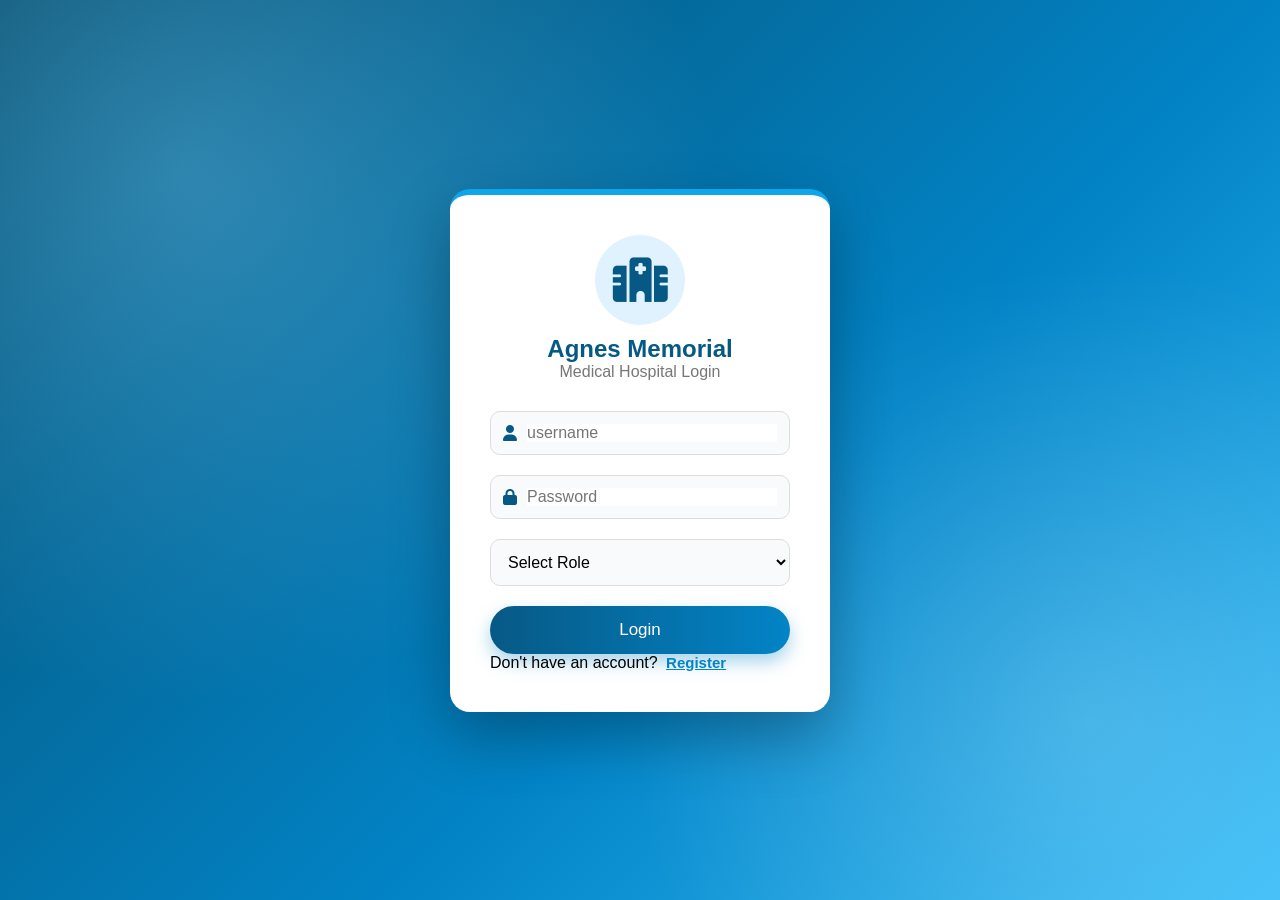
==== hosi/hospital-login.html @ 170b6b38 "Upload complete hospital portal project" ====
<!DOCTYPE html>
<html lang="en">

<head>

<meta charset="UTF-8">
<meta name="viewport" content="width=device-width, initial-scale=1.0">

<title>Agnes Memorial Medical Hospital</title>

<link rel="stylesheet" href="login.css">

<link rel="stylesheet"
href="https://cdnjs.cloudflare.com/ajax/libs/font-awesome/6.7.2/css/all.min.css">

</head>


<body>


<div class="login-container">


<div class="login-box">


<div class="hospital-logo">

<i class="fa-solid fa-hospital"></i>

<h2>Agnes Memorial</h2>

<p id="formTitle">Medical Hospital Login</p>

</div>





<!-- LOGIN FORM -->

<form id="loginForm">


<div class="input-box">

<i class="fa fa-user"></i>

<input type="username"
id="username"
placeholder="username"
required>

</div>




<div class="input-box">

<i class="fa fa-lock"></i>

<input type="password"
id="password"
placeholder="Password"
required>

</div>




<select id="role">


<option>Select Role</option>

<option>Admin</option>

<option>Doctor</option>

<option>Nurse</option>

<option>Receptionist</option>

<option>Pharmacist</option>

<option>Laboratory</option>


</select>




<button type="submit">

Login

</button>


<p id="loginMessage"></p>



<p>

Don't have an account?

<button type="button" id="showRegister">

Register

</button>


</p>



</form>








<!-- REGISTER FORM -->


<form id="registerForm" style="display:none;">



<div class="input-box">

<input type="text"
id="fullname"
placeholder="Full Name"
required>

</div>





<div class="input-box">

<input type="text"
id="registerUsername"
placeholder="Username"
required>

</div>





<div class="input-box">

<input type="email"
id="email"
placeholder="Email"
required>

</div>





<div class="input-box">

<input type="password"
id="registerPassword"
placeholder="Password"
required>

</div>




<select id="registerRole">


<option>Select Role</option>

<option>Admin</option>

<option>Doctor</option>

<option>Nurse</option>

<option>Receptionist</option>

<option>Pharmacist</option>

<option>Laboratory</option>


</select>




<button type="submit">

Create Account

</button>



<p id="registerMessage"></p>



<p>

Already have an account?

<button type="button" id="showLogin">

Login

</button>


</p>


</form>




</div>


</div>


<script src="config.js"></script>


<script src="login.js"></script>


</body>

</html>
---- hosi/login.css ----
/* =====================================
   AGNES MEMORIAL MEDICAL HOSPITAL
   LOGIN PAGE CSS
===================================== */


*{

margin:0;
padding:0;
box-sizing:border-box;
font-family:'Segoe UI',sans-serif;

}



body{

height:100vh;
display:flex;
justify-content:center;
align-items:center;
background:linear-gradient(
135deg,
#075985,
#0ea5e9
);

}



/* LOGIN CONTAINER */


.login-container{

width:100%;
display:flex;
justify-content:center;
align-items:center;

}




/* LOGIN BOX */


.login-box{

background:white;
width:380px;
padding:40px;
border-radius:20px;
box-shadow:0 15px 40px rgba(0,0,0,.2);
animation:slide .8s ease;

}





@keyframes slide{


from{

opacity:0;
transform:translateY(-50px);

}


to{

opacity:1;
transform:translateY(0);

}


}







/* LOGO */


.hospital-logo{

text-align:center;
margin-bottom:30px;

}



.hospital-logo i{

font-size:60px;
color:#075985;

}



.hospital-logo h2{

color:#075985;
margin-top:10px;

}



.hospital-logo p{

color:#777;

}







/* INPUTS */


.input-box{

display:flex;
align-items:center;
border:1px solid #ddd;
border-radius:10px;
padding:12px;
margin-bottom:20px;

}



.input-box i{

color:#075985;
margin-right:10px;

}



.input-box input{

border:none;
outline:none;
width:100%;
font-size:16px;

}






/* ROLE SELECT */


select{

width:100%;
padding:13px;
border-radius:10px;
border:1px solid #ddd;
margin-bottom:20px;
font-size:15px;
outline:none;

}







/* LOGIN BUTTON */


button{


width:100%;
padding:14px;
border:none;
border-radius:25px;
background:#075985;
color:white;
font-size:17px;
cursor:pointer;
transition:.3s;


}



button:hover{


background:#0ea5e9;
transform:translateY(-3px);


}






/* MESSAGE */


#message{

text-align:center;
margin-top:15px;
font-weight:bold;

}







/* MOBILE */


@media(max-width:450px){


.login-box{

width:90%;
padding:30px;

}


}

/* ===== MOBILE FIT ===== */
body{height:auto;min-height:100vh;padding:15px}
.login-box{width:100%;max-width:380px}
select,.input-box input{font-size:16px}
@media(max-width:450px){
.login-box{width:100%;padding:25px 20px}
.hospital-logo i{font-size:48px}
}


/* ===== DECORATION ===== */
body{background:radial-gradient(circle at 15% 20%,rgba(125,211,252,.35),transparent 40%),radial-gradient(circle at 85% 80%,rgba(255,255,255,.18),transparent 35%),linear-gradient(135deg,#064e6e,#0284c7 60%,#38bdf8)}
.login-box{border-top:6px solid #0ea5e9;box-shadow:0 25px 60px rgba(0,0,0,.3)}
.hospital-logo i{display:inline-flex;align-items:center;justify-content:center;width:90px;height:90px;border-radius:50%;background:#e0f2fe;font-size:44px}
.hospital-logo h2{font-size:24px}
.input-box{background:#f8fafc;transition:.3s}
.input-box:focus-within{border-color:#0ea5e9;background:white;box-shadow:0 0 0 3px rgba(14,165,233,.2)}
select{background:#f8fafc}
select:focus{border-color:#0ea5e9;box-shadow:0 0 0 3px rgba(14,165,233,.2)}
button{background:linear-gradient(90deg,#075985,#0284c7);box-shadow:0 8px 18px rgba(2,132,199,.35)}
button:hover{background:linear-gradient(90deg,#0284c7,#0ea5e9)}
p button{background:none;color:#0284c7;box-shadow:none;width:auto;padding:0 4px;font-size:15px;font-weight:bold;text-decoration:underline}
p button:hover{background:none;transform:none;color:#075985}
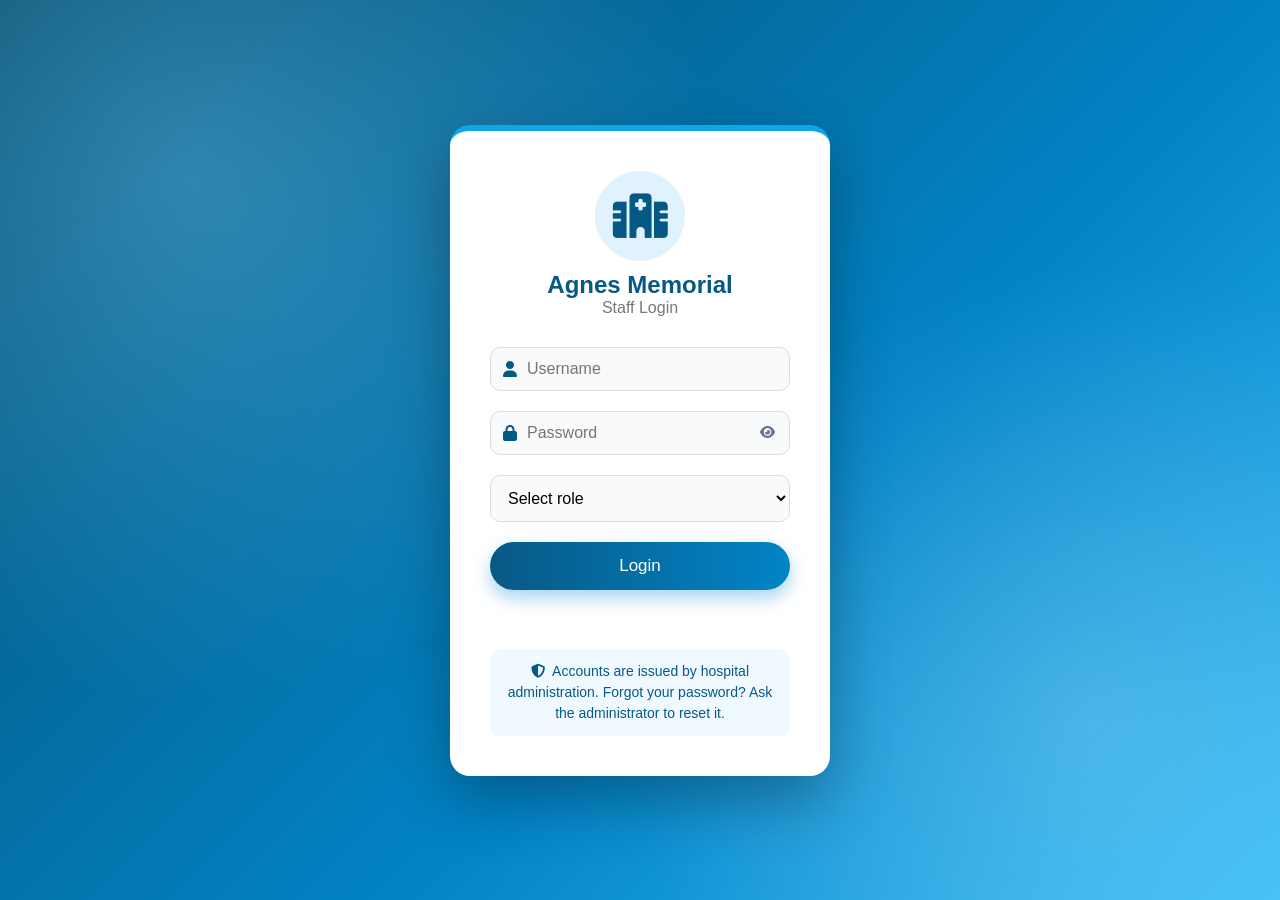
==== commit 019365fb: "Upload complete hospital portal project" ====
--- a/hosi/hospital-login.html
+++ b/hosi/hospital-login.html
@@ -1,259 +1,57 @@
 <!DOCTYPE html>
 <html lang="en">
-
 <head>
-
 <meta charset="UTF-8">
 <meta name="viewport" content="width=device-width, initial-scale=1.0">
+<title>Agnes Memorial Medical Hospital - Staff Login</title>
+<link rel="stylesheet" href="login.css">
+<link rel="stylesheet" href="https://cdnjs.cloudflare.com/ajax/libs/font-awesome/6.7.2/css/all.min.css">
+</head>
+<body>
+<div class="login-container">
+  <div class="login-box">
 
-<title>Agnes Memorial Medical Hospital</title>
+    <div class="hospital-logo">
+      <i class="fa-solid fa-hospital"></i>
+      <h2>Agnes Memorial</h2>
+      <p>Staff Login</p>
+    </div>
 
-<link rel="stylesheet" href="login.css">
+    <form id="loginForm" autocomplete="on">
+      <div class="input-box">
+        <i class="fa fa-user"></i>
+        <input type="text" id="username" placeholder="Username" autocomplete="username" autocapitalize="none" required>
+      </div>
 
-<link rel="stylesheet"
-href="https://cdnjs.cloudflare.com/ajax/libs/font-awesome/6.7.2/css/all.min.css">
+      <div class="input-box">
+        <i class="fa fa-lock"></i>
+        <input type="password" id="password" placeholder="Password" autocomplete="current-password" required>
+        <button type="button" class="toggle" id="togglePw" aria-label="Show password"><i class="fa fa-eye"></i></button>
+      </div>
 
-</head>
+      <select id="role" required>
+        <option value="" selected disabled>Select role</option>
+        <option>Admin</option>
+        <option>Doctor</option>
+        <option>Nurse</option>
+        <option>Receptionist</option>
+        <option>Pharmacist</option>
+        <option>Laboratory</option>
+      </select>
 
+      <button type="submit" class="login-btn" id="loginBtn">Login</button>
+      <p id="loginMessage" role="alert"></p>
+    </form>
 
-<body>
+    <p class="access-note">
+      <i class="fa fa-shield-halved"></i>
+      Accounts are issued by hospital administration. Forgot your password? Ask the administrator to reset it.
+    </p>
 
-
-<div class="login-container">
-
-
-<div class="login-box">
-
-
-<div class="hospital-logo">
-
-<i class="fa-solid fa-hospital"></i>
-
-<h2>Agnes Memorial</h2>
-
-<p id="formTitle">Medical Hospital Login</p>
-
+  </div>
 </div>
 
-
-
-
-
-<!-- LOGIN FORM -->
-
-<form id="loginForm">
-
-
-<div class="input-box">
-
-<i class="fa fa-user"></i>
-
-<input type="username"
-id="username"
-placeholder="username"
-required>
-
-</div>
-
-
-
-
-<div class="input-box">
-
-<i class="fa fa-lock"></i>
-
-<input type="password"
-id="password"
-placeholder="Password"
-required>
-
-</div>
-
-
-
-
-<select id="role">
-
-
-<option>Select Role</option>
-
-<option>Admin</option>
-
-<option>Doctor</option>
-
-<option>Nurse</option>
-
-<option>Receptionist</option>
-
-<option>Pharmacist</option>
-
-<option>Laboratory</option>
-
-
-</select>
-
-
-
-
-<button type="submit">
-
-Login
-
-</button>
-
-
-<p id="loginMessage"></p>
-
-
-
-<p>
-
-Don't have an account?
-
-<button type="button" id="showRegister">
-
-Register
-
-</button>
-
-
-</p>
-
-
-
-</form>
-
-
-
-
-
-
-
-
-<!-- REGISTER FORM -->
-
-
-<form id="registerForm" style="display:none;">
-
-
-
-<div class="input-box">
-
-<input type="text"
-id="fullname"
-placeholder="Full Name"
-required>
-
-</div>
-
-
-
-
-
-<div class="input-box">
-
-<input type="text"
-id="registerUsername"
-placeholder="Username"
-required>
-
-</div>
-
-
-
-
-
-<div class="input-box">
-
-<input type="email"
-id="email"
-placeholder="Email"
-required>
-
-</div>
-
-
-
-
-
-<div class="input-box">
-
-<input type="password"
-id="registerPassword"
-placeholder="Password"
-required>
-
-</div>
-
-
-
-
-<select id="registerRole">
-
-
-<option>Select Role</option>
-
-<option>Admin</option>
-
-<option>Doctor</option>
-
-<option>Nurse</option>
-
-<option>Receptionist</option>
-
-<option>Pharmacist</option>
-
-<option>Laboratory</option>
-
-
-</select>
-
-
-
-
-<button type="submit">
-
-Create Account
-
-</button>
-
-
-
-<p id="registerMessage"></p>
-
-
-
-<p>
-
-Already have an account?
-
-<button type="button" id="showLogin">
-
-Login
-
-</button>
-
-
-</p>
-
-
-</form>
-
-
-
-
-</div>
-
-
-</div>
-
-
 <script src="config.js"></script>
-
-
 <script src="login.js"></script>
-
-
 </body>
-
 </html>
--- a/hosi/login.css
+++ b/hosi/login.css
@@ -1,286 +1,29 @@
-/* =====================================
-   AGNES MEMORIAL MEDICAL HOSPITAL
-   LOGIN PAGE CSS
-===================================== */
-
-
-*{
-
-margin:0;
-padding:0;
-box-sizing:border-box;
-font-family:'Segoe UI',sans-serif;
-
-}
-
-
-
-body{
-
-height:100vh;
-display:flex;
-justify-content:center;
-align-items:center;
-background:linear-gradient(
-135deg,
-#075985,
-#0ea5e9
-);
-
-}
-
-
-
-/* LOGIN CONTAINER */
-
-
-.login-container{
-
-width:100%;
-display:flex;
-justify-content:center;
-align-items:center;
-
-}
-
-
-
-
-/* LOGIN BOX */
-
-
-.login-box{
-
-background:white;
-width:380px;
-padding:40px;
-border-radius:20px;
-box-shadow:0 15px 40px rgba(0,0,0,.2);
-animation:slide .8s ease;
-
-}
-
-
-
-
-
-@keyframes slide{
-
-
-from{
-
-opacity:0;
-transform:translateY(-50px);
-
-}
-
-
-to{
-
-opacity:1;
-transform:translateY(0);
-
-}
-
-
-}
-
-
-
-
-
-
-
-/* LOGO */
-
-
-.hospital-logo{
-
-text-align:center;
-margin-bottom:30px;
-
-}
-
-
-
-.hospital-logo i{
-
-font-size:60px;
-color:#075985;
-
-}
-
-
-
-.hospital-logo h2{
-
-color:#075985;
-margin-top:10px;
-
-}
-
-
-
-.hospital-logo p{
-
-color:#777;
-
-}
-
-
-
-
-
-
-
-/* INPUTS */
-
-
-.input-box{
-
-display:flex;
-align-items:center;
-border:1px solid #ddd;
-border-radius:10px;
-padding:12px;
-margin-bottom:20px;
-
-}
-
-
-
-.input-box i{
-
-color:#075985;
-margin-right:10px;
-
-}
-
-
-
-.input-box input{
-
-border:none;
-outline:none;
-width:100%;
-font-size:16px;
-
-}
-
-
-
-
-
-
-/* ROLE SELECT */
-
-
-select{
-
-width:100%;
-padding:13px;
-border-radius:10px;
-border:1px solid #ddd;
-margin-bottom:20px;
-font-size:15px;
-outline:none;
-
-}
-
-
-
-
-
-
-
-/* LOGIN BUTTON */
-
-
-button{
-
-
-width:100%;
-padding:14px;
-border:none;
-border-radius:25px;
-background:#075985;
-color:white;
-font-size:17px;
-cursor:pointer;
-transition:.3s;
-
-
-}
-
-
-
-button:hover{
-
-
-background:#0ea5e9;
-transform:translateY(-3px);
-
-
-}
-
-
-
-
-
-
-/* MESSAGE */
-
-
-#message{
-
-text-align:center;
-margin-top:15px;
-font-weight:bold;
-
-}
-
-
-
-
-
-
-
-/* MOBILE */
-
-
-@media(max-width:450px){
-
-
-.login-box{
-
-width:90%;
-padding:30px;
-
-}
-
-
-}
-
-/* ===== MOBILE FIT ===== */
-body{height:auto;min-height:100vh;padding:15px}
-.login-box{width:100%;max-width:380px}
-select,.input-box input{font-size:16px}
-@media(max-width:450px){
-.login-box{width:100%;padding:25px 20px}
-.hospital-logo i{font-size:48px}
-}
-
-
-/* ===== DECORATION ===== */
-body{background:radial-gradient(circle at 15% 20%,rgba(125,211,252,.35),transparent 40%),radial-gradient(circle at 85% 80%,rgba(255,255,255,.18),transparent 35%),linear-gradient(135deg,#064e6e,#0284c7 60%,#38bdf8)}
-.login-box{border-top:6px solid #0ea5e9;box-shadow:0 25px 60px rgba(0,0,0,.3)}
-.hospital-logo i{display:inline-flex;align-items:center;justify-content:center;width:90px;height:90px;border-radius:50%;background:#e0f2fe;font-size:44px}
-.hospital-logo h2{font-size:24px}
-.input-box{background:#f8fafc;transition:.3s}
-.input-box:focus-within{border-color:#0ea5e9;background:white;box-shadow:0 0 0 3px rgba(14,165,233,.2)}
-select{background:#f8fafc}
+/* AGNES MEMORIAL MEDICAL HOSPITAL - LOGIN PAGE */
+*{margin:0;padding:0;box-sizing:border-box;font-family:'Segoe UI',sans-serif}
+body{min-height:100vh;padding:15px;display:flex;justify-content:center;align-items:center;
+background:radial-gradient(circle at 15% 20%,rgba(125,211,252,.35),transparent 40%),radial-gradient(circle at 85% 80%,rgba(255,255,255,.18),transparent 35%),linear-gradient(135deg,#064e6e,#0284c7 60%,#38bdf8)}
+.login-container{width:100%;display:flex;justify-content:center;align-items:center}
+.login-box{background:#fff;width:100%;max-width:380px;padding:40px;border-radius:20px;border-top:6px solid #0ea5e9;box-shadow:0 25px 60px rgba(0,0,0,.3);animation:slide .8s ease}
+@keyframes slide{from{opacity:0;transform:translateY(-50px)}to{opacity:1;transform:translateY(0)}}
+.hospital-logo{text-align:center;margin-bottom:30px}
+.hospital-logo i{display:inline-flex;align-items:center;justify-content:center;width:90px;height:90px;border-radius:50%;background:#e0f2fe;font-size:44px;color:#075985}
+.hospital-logo h2{color:#075985;margin-top:10px;font-size:24px}
+.hospital-logo p{color:#777}
+.input-box{display:flex;align-items:center;border:1px solid #ddd;border-radius:10px;padding:12px;margin-bottom:20px;background:#f8fafc;transition:.3s}
+.input-box:focus-within{border-color:#0ea5e9;background:#fff;box-shadow:0 0 0 3px rgba(14,165,233,.2)}
+.input-box i{color:#075985;margin-right:10px}
+.input-box input{border:none;outline:none;width:100%;font-size:16px;background:transparent}
+.input-box .toggle{border:none;background:none;cursor:pointer;padding:0 2px;margin:0}
+.input-box .toggle i{margin:0;color:#64748b}
+select{width:100%;padding:13px;border-radius:10px;border:1px solid #ddd;margin-bottom:20px;font-size:16px;outline:none;background:#f8fafc}
 select:focus{border-color:#0ea5e9;box-shadow:0 0 0 3px rgba(14,165,233,.2)}
-button{background:linear-gradient(90deg,#075985,#0284c7);box-shadow:0 8px 18px rgba(2,132,199,.35)}
-button:hover{background:linear-gradient(90deg,#0284c7,#0ea5e9)}
-p button{background:none;color:#0284c7;box-shadow:none;width:auto;padding:0 4px;font-size:15px;font-weight:bold;text-decoration:underline}
-p button:hover{background:none;transform:none;color:#075985}+.login-btn{width:100%;padding:14px;border:none;border-radius:25px;color:#fff;font-size:17px;cursor:pointer;transition:.3s;
+background:linear-gradient(90deg,#075985,#0284c7);box-shadow:0 8px 18px rgba(2,132,199,.35)}
+.login-btn:hover:not(:disabled){background:linear-gradient(90deg,#0284c7,#0ea5e9);transform:translateY(-3px)}
+.login-btn:disabled{opacity:.7;cursor:wait}
+#loginMessage{text-align:center;margin-top:15px;font-weight:bold;min-height:22px}
+#loginMessage.error{color:#b91c1c}
+#loginMessage.ok{color:#15803d}
+.access-note{margin-top:22px;padding:12px;border-radius:10px;background:#f0f9ff;color:#075985;font-size:14px;line-height:1.5;text-align:center}
+.access-note i{margin-right:4px}
+@media(max-width:450px){.login-box{padding:25px 20px}.hospital-logo i{width:76px;height:76px;font-size:38px}}
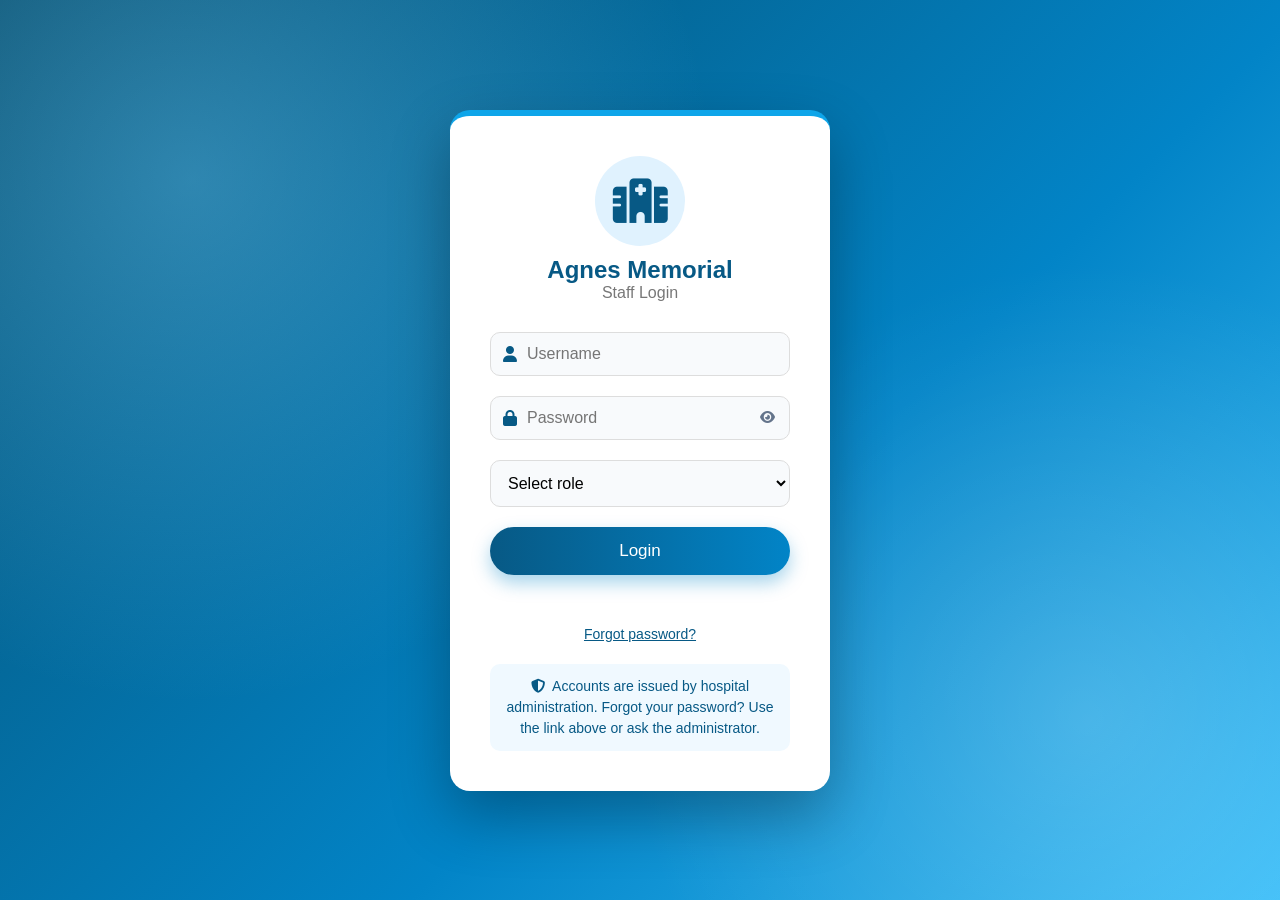
==== commit 2dac4fb3: "Upload complete hospital portal project" ====
--- a/hosi/hospital-login.html
+++ b/hosi/hospital-login.html
@@ -41,11 +41,33 @@
 
       <button type="submit" class="login-btn" id="loginBtn">Login</button>
       <p id="loginMessage" role="alert"></p>
+      <button type="button" class="link-btn" id="forgotLink">Forgot password?</button>
+    </form>
+
+    <form id="forgotForm" hidden>
+      <p class="panel-hint">Enter your username and the email the hospital registered for you. The administrator will give you a new temporary password.</p>
+      <div class="input-box"><i class="fa fa-user"></i>
+        <input type="text" id="fUser" placeholder="Username" autocapitalize="none" required></div>
+      <div class="input-box"><i class="fa fa-envelope"></i>
+        <input type="email" id="fEmail" placeholder="Email" required></div>
+      <button type="submit" class="login-btn" id="fBtn">Send request</button>
+      <p id="forgotMessage" role="alert"></p>
+      <button type="button" class="link-btn" id="backLink">Back to login</button>
+    </form>
+
+    <form id="changeForm" hidden>
+      <p class="panel-hint">You are using a temporary password. Choose your own to continue (8+ characters, letters and numbers).</p>
+      <div class="input-box"><i class="fa fa-lock"></i>
+        <input type="password" id="nPw" placeholder="New password" autocomplete="new-password" minlength="8" required></div>
+      <div class="input-box"><i class="fa fa-lock"></i>
+        <input type="password" id="nPw2" placeholder="Confirm new password" autocomplete="new-password" minlength="8" required></div>
+      <button type="submit" class="login-btn" id="cBtn">Save password and continue</button>
+      <p id="changeMessage" role="alert"></p>
     </form>
 
     <p class="access-note">
       <i class="fa fa-shield-halved"></i>
-      Accounts are issued by hospital administration. Forgot your password? Ask the administrator to reset it.
+      Accounts are issued by hospital administration. Forgot your password? Use the link above or ask the administrator.
     </p>
 
   </div>
--- a/hosi/login.css
+++ b/hosi/login.css
@@ -26,4 +26,10 @@
 #loginMessage.ok{color:#15803d}
 .access-note{margin-top:22px;padding:12px;border-radius:10px;background:#f0f9ff;color:#075985;font-size:14px;line-height:1.5;text-align:center}
 .access-note i{margin-right:4px}
-@media(max-width:450px){.login-box{padding:25px 20px}.hospital-logo i{width:76px;height:76px;font-size:38px}}+@media(max-width:450px){.login-box{padding:25px 20px}.hospital-logo i{width:76px;height:76px;font-size:38px}}
+[hidden]{display:none!important}
+.link-btn{display:block;margin:14px auto 0;border:none;background:none;color:#075985;font-size:14px;cursor:pointer;text-decoration:underline}
+.panel-hint{color:#475569;font-size:14px;line-height:1.5;margin-bottom:18px;text-align:center}
+#forgotMessage,#changeMessage{text-align:center;margin-top:15px;font-weight:bold;min-height:22px}
+#forgotMessage.error,#changeMessage.error{color:#b91c1c}
+#forgotMessage.ok{color:#15803d}
